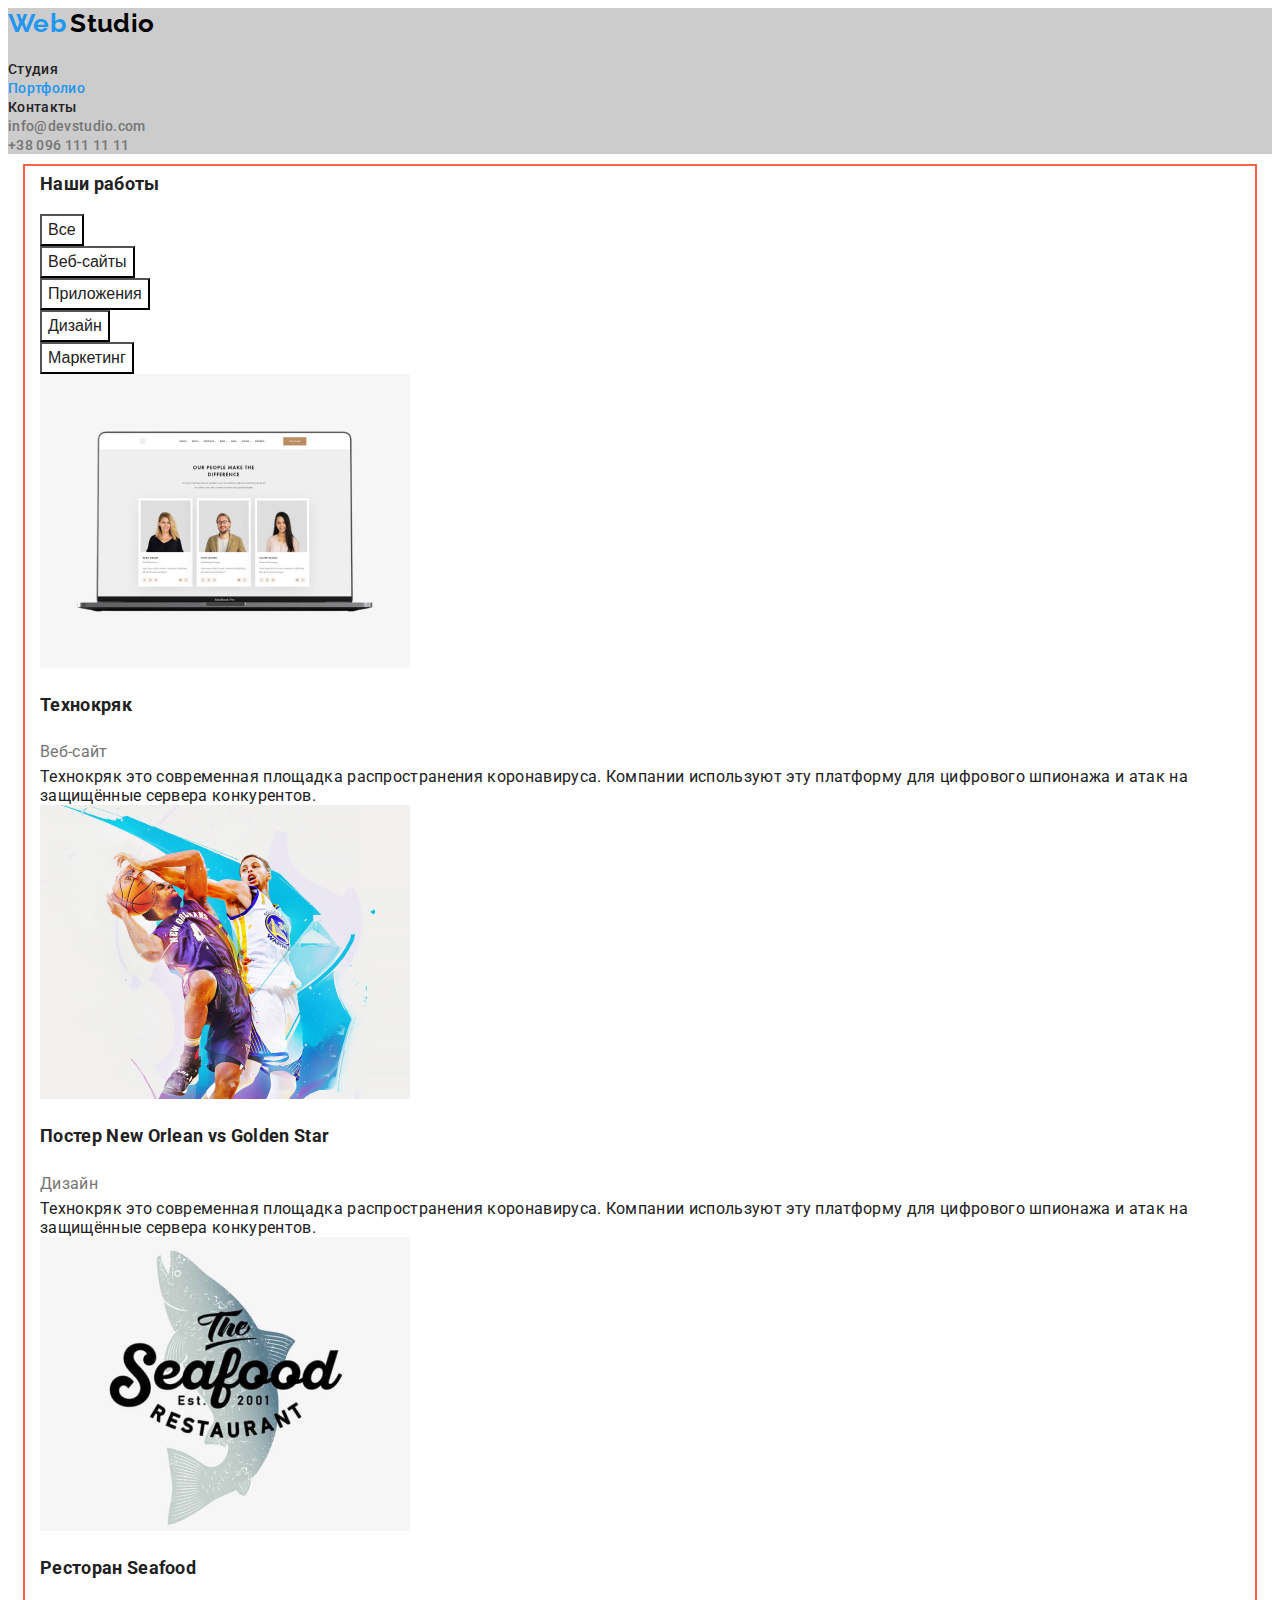
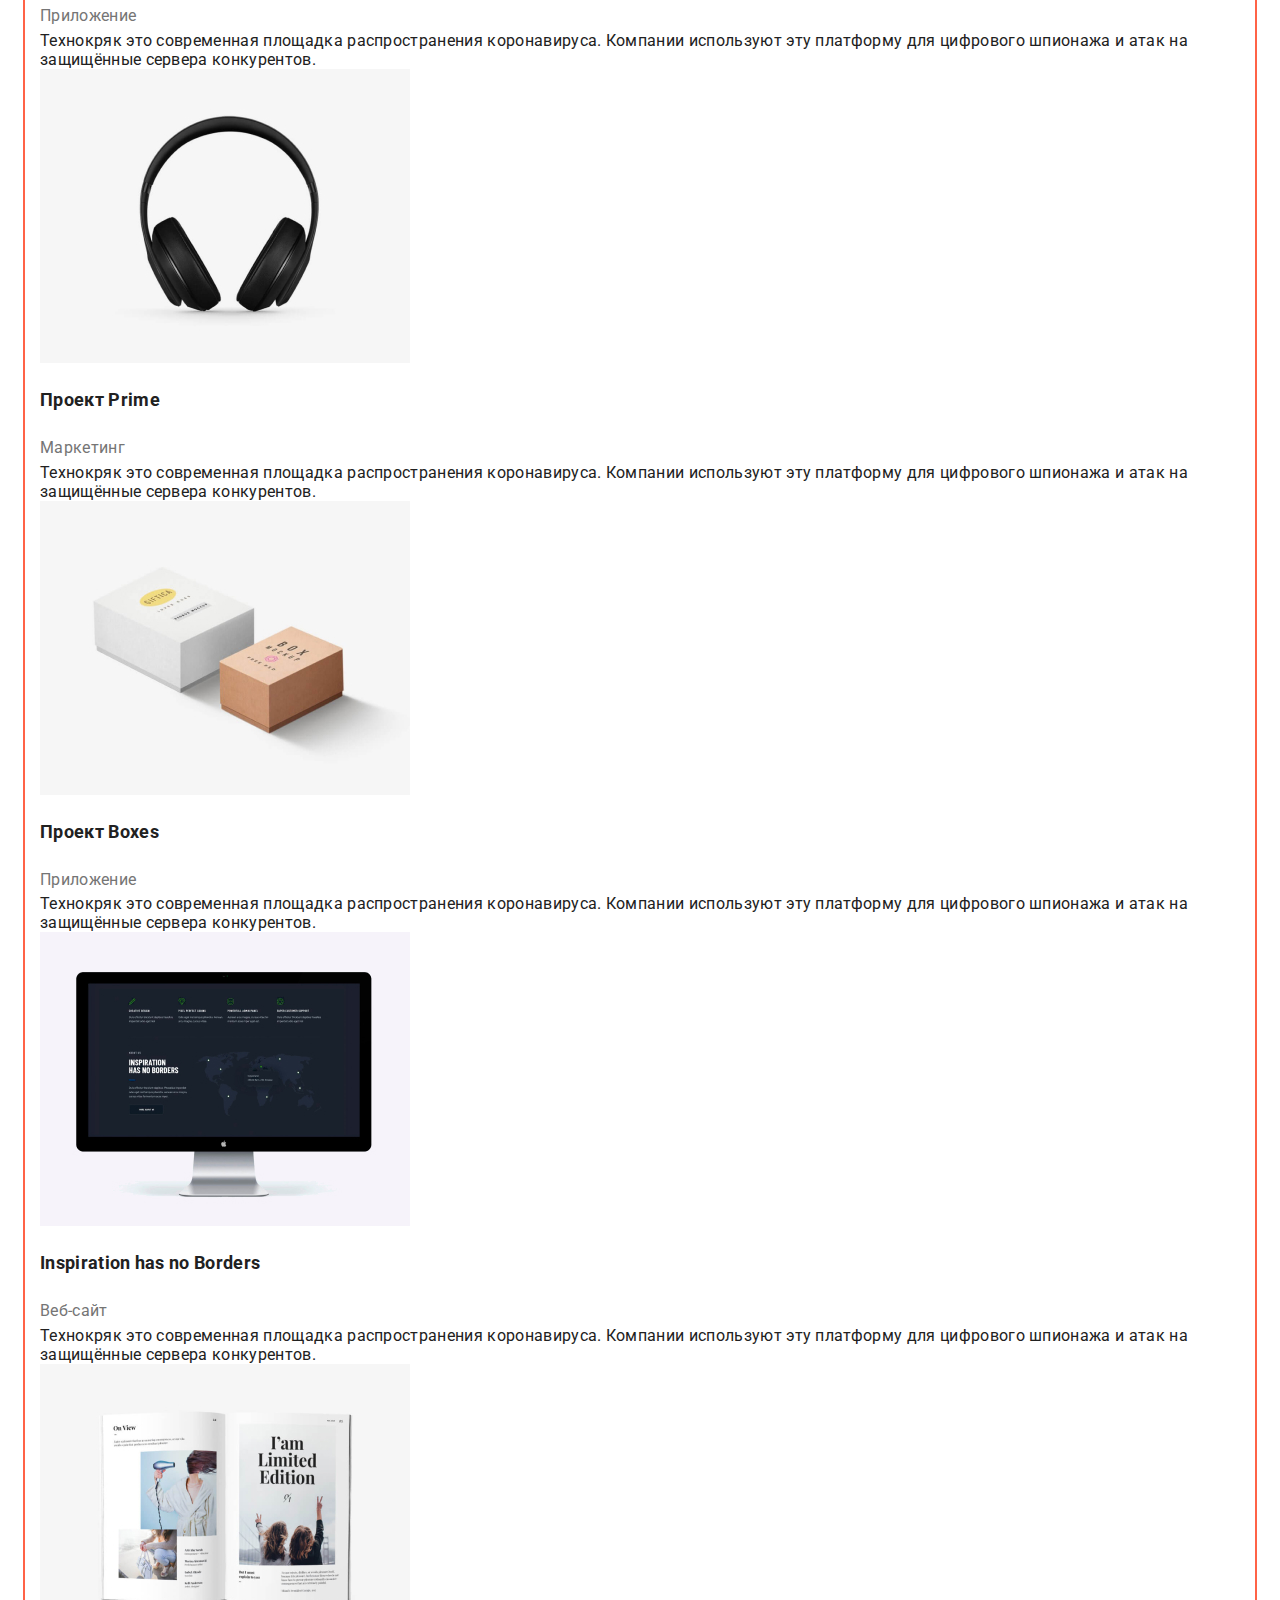
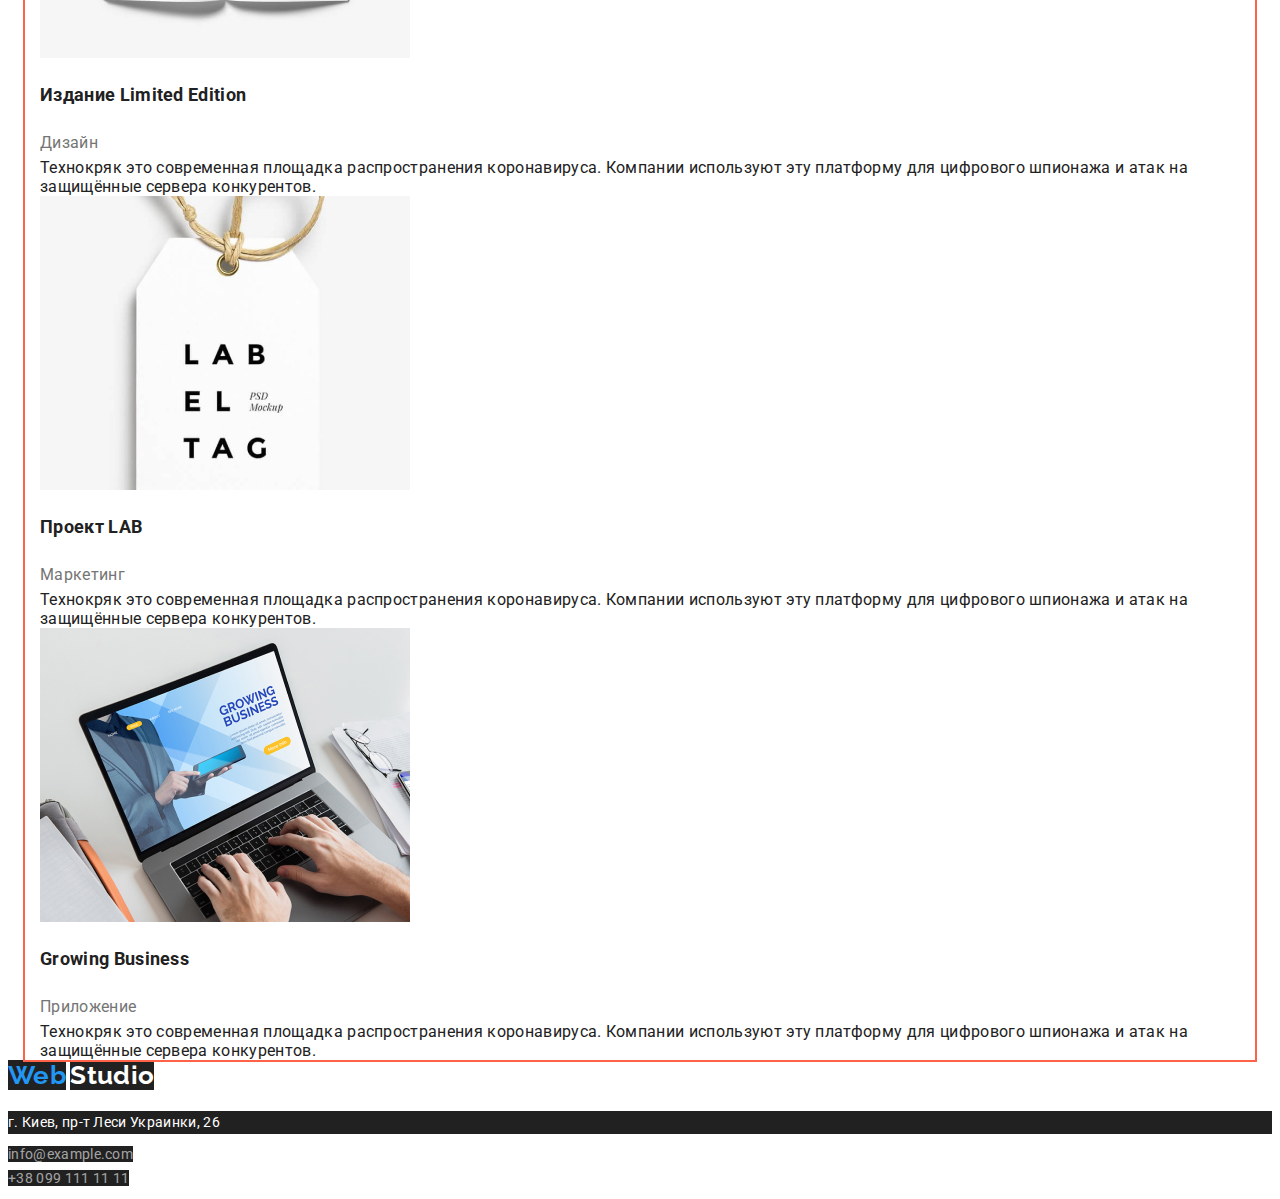
==== portfolio.html @ 110a25e8 "финал1" ====
<!DOCTYPE html>
<html lang="ru">

<head>
    <meta charset="UTF-8">
    <meta name="viewport" content="width=device-width, initial-scale=1.0">
    <title>Document</title>
    <link rel="preconnect" href="https://fonts.gstatic.com">
    <link href="https://fonts.googleapis.com/css2?family=Raleway:wght@700&family=Roboto:wght@400;500;700;900&display=swap"
        rel="stylesheet">
    <link rel="stylesheet" href="./scc/common.css">
    <link rel="stylesheet" href="./scc/portfolio.css">

</head>

<body class="page">
    <!--Шапка сайта-->
    <header class="head">
        <nav>
            <a href="./index.html" class="logo">
                <span class="accent-web">Web</span>
                <span class="accent-studio">Studio</span>
            </a>

            <ul class="site-nav">
                <li><a href="./index.html" class="link">Студия</a></li>
                <li><a href="./portfolio.html" class="link current">Портфолио</a></li>
                <li><a href="/" class="link">Контакты</a></li>
            </ul>
        </nav>

        <ul class="web-link">
            <li><a href="mailto:info@devstudio.com" class="link-mail">info@devstudio.com</a></li>
            <li><a href="tel:+380961111111" class="link-tel">+38 096 111 11 11</a></li>
        </ul>

    </header>
    
<main>
    <section class="section">
        <div class="container">
            <h1 class="section-title">Наши работы</h1>

            <ul class="filter-nav">
                <li><button type="button" class="nav">Все</button></li>
                <li><button type="button" class="nav">Веб-сайты</button></li>
                <li><button type="button" class="nav">Приложения</button></li>
                <li><button type="button" class="nav">Дизайн</button></li>
                <li><button type="button" class="nav">Маркетинг</button></li>
            </ul>
        
            <ul class="cart-list">
                <li>
                    <a href="/" class="link-cart">
                        <img src="images/cart1.jpg" alt="фотографии людей на экране ноутбука" width="370">
                        <h2 class="section-title">Технокряк</h2>
                        <p class="title">Веб-сайт</p>
                        <p class="style-hover">Технокряк это современная площадка распространения коронавируса. Компании используют эту
                            платформу для цифрового шпионажа и атак на защищённые сервера конкурентов.</p>
                    </a>
                </li>
                <li>
                    <a href="/" class="link-cart">
                        <img src="images/cart2.jpg" alt="два баскетболиста" width="370">
                        <h2 class="section-title">Постер New Orlean vs Golden Star</h2>
                        <p class="title">Дизайн</p>
                        <p class="style-hover">Технокряк это современная площадка распространения коронавируса. Компании используют эту
                            платформу для цифрового шпионажа и атак на защищённые сервера конкурентов.</p>
                    </a>
                </li>
                <li>
                    <a href="/" class="link-cart">
                        <img src="images/cart3.jpg" alt="логотип ресторана" width="370">
                        <h2 class="section-title">Ресторан Seafood</h2>
                        <p class="title">Приложение</p>
                        <p class="style-hover">Технокряк это современная площадка распространения коронавируса. Компании используют эту
                            платформу для цифрового шпионажа и атак на защищённые сервера конкурентов.</p>
                    </a>
                </li>
                <li>
                    <a href="/" class="link-cart">
                        <img src="images/cart4.jpg" alt="наушники" width="370">
                        <h2 class="section-title">Проект Prime</h2>
                        <p class="title">Маркетинг</p>
                        <p class="style-hover">Технокряк это современная площадка распространения коронавируса. Компании используют эту 
                            платформу для цифрового шпионажа и атак на защищённые сервера конкурентов.</p>
                    </a>
                </li>
                <li>
                    <a href="/" class="link-cart">
                        <img src="images/cart5.jpg" alt="две коробки" width="370">
                        <h2 class="section-title">Проект Boxes</h2>
                        <p class="title">Приложение</p>
                        <p class="style-hover">Технокряк это современная площадка распространения коронавируса. Компании используют эту 
                            платформу для цифрового шпионажа и атак на защищённые сервера конкурентов.</p>
                    </a>
                </li>
                <li>
                    <a href="/" class="link-cart">
                        <img src="images/cart6.jpg" alt="монитор компьютера" width="370">
                        <h2 class="section-title">Inspiration has no Borders</h2>
                        <p class="title">Веб-сайт</p>
                        <p class="style-hover">Технокряк это современная площадка распространения коронавируса. Компании используют эту 
                            платформу для цифрового шпионажа и атак на защищённые сервера конкурентов.</p>
                    </a>
                </li>
                <li>
                    <a href="/" class="link-cart">
                        <img src="images/cart7.jpg" alt="открытая книга" width="370">
                        <h2 class="section-title">Издание Limited Edition</h2>
                        <p class="title">Дизайн</p>
                        <p class="style-hover">Технокряк это современная площадка распространения коронавируса. Компании используют эту
                            платформу для цифрового шпионажа и атак на защищённые сервера конкурентов.</p>
                    </a>
                </li>
                <li>
                    <a href="/" class="link-cart">
                        <img src="images/cart8.jpg" alt="ярлык на нитке" width="370">
                        <h2 class="section-title">Проект LAB</h2>
                        <p class="title">Маркетинг</p>
                        <p class="style-hover">Технокряк это современная площадка распространения коронавируса. Компании используют эту
                            платформу для цифрового шпионажа и атак на защищённые сервера конкурентов.</p>
                    </a>
                </li>
                <li>
                    <a href="/" class="link-cart">
                        <img src="images/cart9.jpg" alt="человек работющий за ноутбуком" width="370">
                        <h2 class="section-title">Growing Business</h2>
                        <p class="title">Приложение</p>
                        <p class="style-hover">Технокряк это современная площадка распространения коронавируса. Компании используют эту
                            платформу для цифрового шпионажа и атак на защищённые сервера конкурентов.</p>
                    </a>
                </li>
            </ul>
        </div>
       
    </section>    
</main>
    <!--Подвал-->
    <footer>
        <a href="./index.html" class="logo">
            <span class="footer-web">Web</span>
            <span class="footer-studio">Studio</span>
        </a>
    
        <address class="address">
            г. Киев, пр-т Леси Украинки, 26
        </address>
    
        <address class="web-link">
            <a href="mailto:info@example.com" class="footer-mail">info@example.com</a><br />
            <a href="tel:+380991111111" class="footer-tel">+38 099 111 11 11</a>
        </address>
    </footer>
    </body>
    
    </html>
---- scc/common.css ----
:root {
  --primary-text-color: #212121;
  --title-text-color: #757575;
  --accent-color: #2196f3;
  --background-color: #ffffff;
}

.page {
  background-color: var(--background-color);

  font-family: Roboto, sans-serif;
  letter-spacing: 0.02em;
}

a {
  text-decoration: none;
}

li {
  list-style: none;
}

ul {
  padding: 0;
  margin: 0;
}

p{
  padding: 0;
  margin: 0;
}

/* Header */

.head {
  background-color: #cccccc;

}

.container {
  padding-left: 15px;
  padding-right: 15px;

  margin-left: auto;
  margin-right: auto;
  width: 1200px;
  outline: 2px solid tomato;

}

/* Logo */

.accent-web {
  color: var(--accent-color);
  font-family: Raleway, sans-serif;

  font-weight: 700;
  font-size: 26px;
  line-height: 1.19;
}

.accent-studio {
  color: #000000;
  font-family: Raleway, sans-serif;

  font-weight: 700;
  font-size: 26px;
  line-height: 1.19;
}

.accent-studio:hover {
  color: var(--accent-color);
}
/* site nav */
.site-nav a {
  color: var(--primary-text-color);

  font-weight: 500;
  font-size: 14px;
  line-height: 1.14;
}

.site-nav a:hover,
.site-nav a:focus {
  color: var(--accent-color);
}

.site-nav .link.current {
  color: var(--accent-color);
}

.web-link .link-mail {
  color: var(--title-text-color);

  font-weight: 500;
  font-size: 14px;
  line-height: 1.14;
}

.web-link .link-mail:hover,
.web-link .link-mail:focus {
  color: var(--accent-color);
}

.web-link .link-tel {
  color: var(--title-text-color);

  font-weight: 500;
  font-size: 14px;
  line-height: 1.14;
}

.web-link .link-tel:hover,
.web-link .link-tel:focus {
  color: var(--accent-color);
}

/* Footer */

.logo {
  display: inline-block;
  margin-bottom: 20px;
}

.footer-web {
  color: var(--accent-color);
  background-color: var(--primary-text-color);
  font-family: Raleway, sans-serif;

  font-weight: 700;
  font-size: 26px;
  line-height: 1.19;
}

.footer-studio {
  color: var(--background-color);
  background-color: var(--primary-text-color);
  font-family: Raleway, sans-serif;

  font-weight: 700;
  font-size: 26px;
  line-height: 1.19;
}

.footer-studio:hover {
  color: var(--accent-color);
}

.address {
  margin-bottom: 9px;

  color: var(--background-color);
  background-color: var(--primary-text-color);

  font-style: normal;
  font-weight: normal;
  font-size: 14px;
  line-height: 1.71;
}

.footer-mail {
  margin-bottom: 9px;

  color: rgba(255, 255, 255, 0.6);
  background-color: var(--primary-text-color);

  font-style: normal;
  font-weight: normal;
  font-size: 14px;
  line-height: 1.71;
}

.web-link .footer-mail:hover,
.web-link .footer-mail:focus {
  color: var(--accent-color);
}

.footer-tel {
  color: rgba(255, 255, 255, 0.6);
  background-color: var(--primary-text-color);

  font-style: normal;
  font-weight: normal;
  font-size: 14px;
  line-height: 1.71;
}

.web-link .footer-tel:hover,
.web-link .footer-tel:focus {
  color: var(--accent-color);
}
---- scc/portfolio.css ----
a {
  text-decoration: none;
}

li {
  list-style: none;
}

.filter-nav .nav {
  background-color: var(--background-color);
  color: var(--primary-text-color);

  font-weight: 500;
  font-size: 16px;
  line-height: 1.62;
}

.filter-nav .nav:hover,
.filter-nav .nav:focus {
  background-color: var(--accent-color);
  color: var(--background-color);
}

.section-title {
  color: var(--primary-text-color);

  font-weight: bold;
  font-size: 18px;
  line-height: 2;
}

.cart-list .title {
  color: var(--title-text-color);

  font-weight: normal;
  font-size: 16px;
  line-height: 1.87;
}

.cart-list .style-hover {
  color: var(--primary-text-color);
}
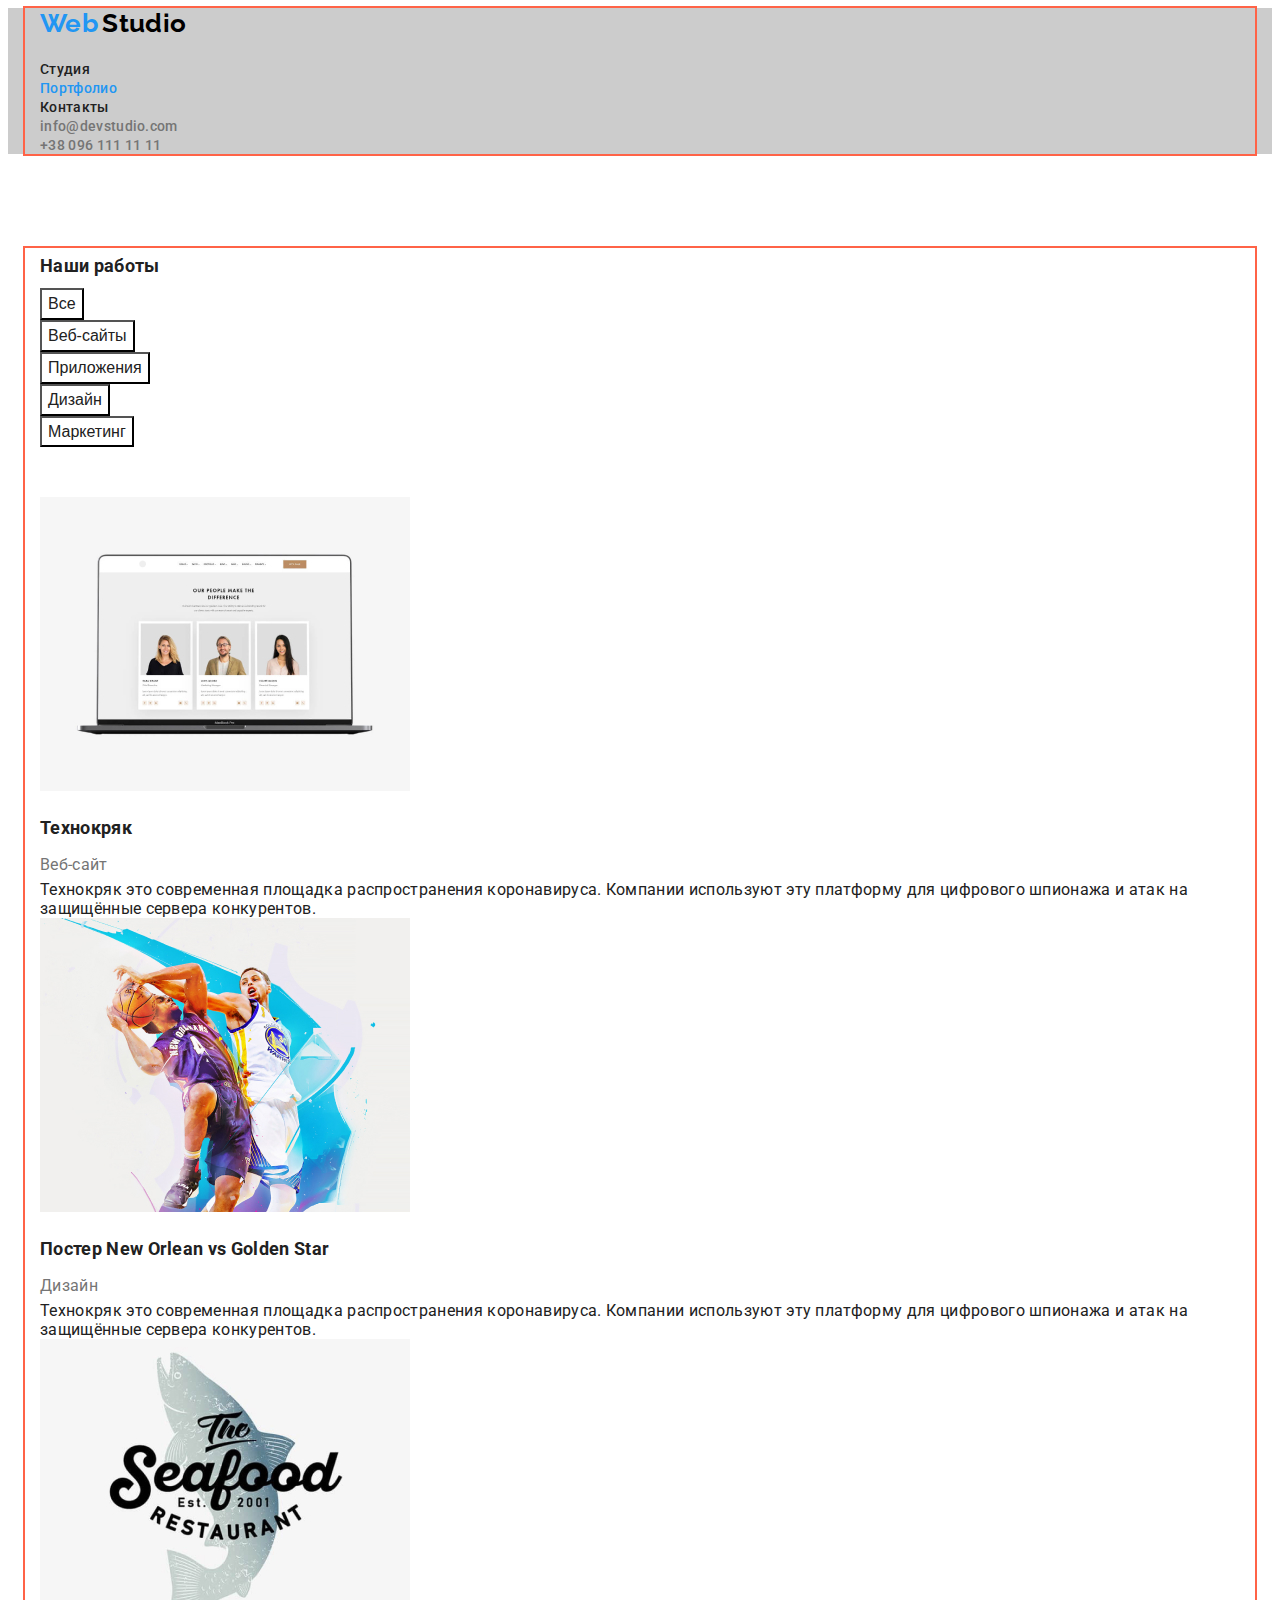
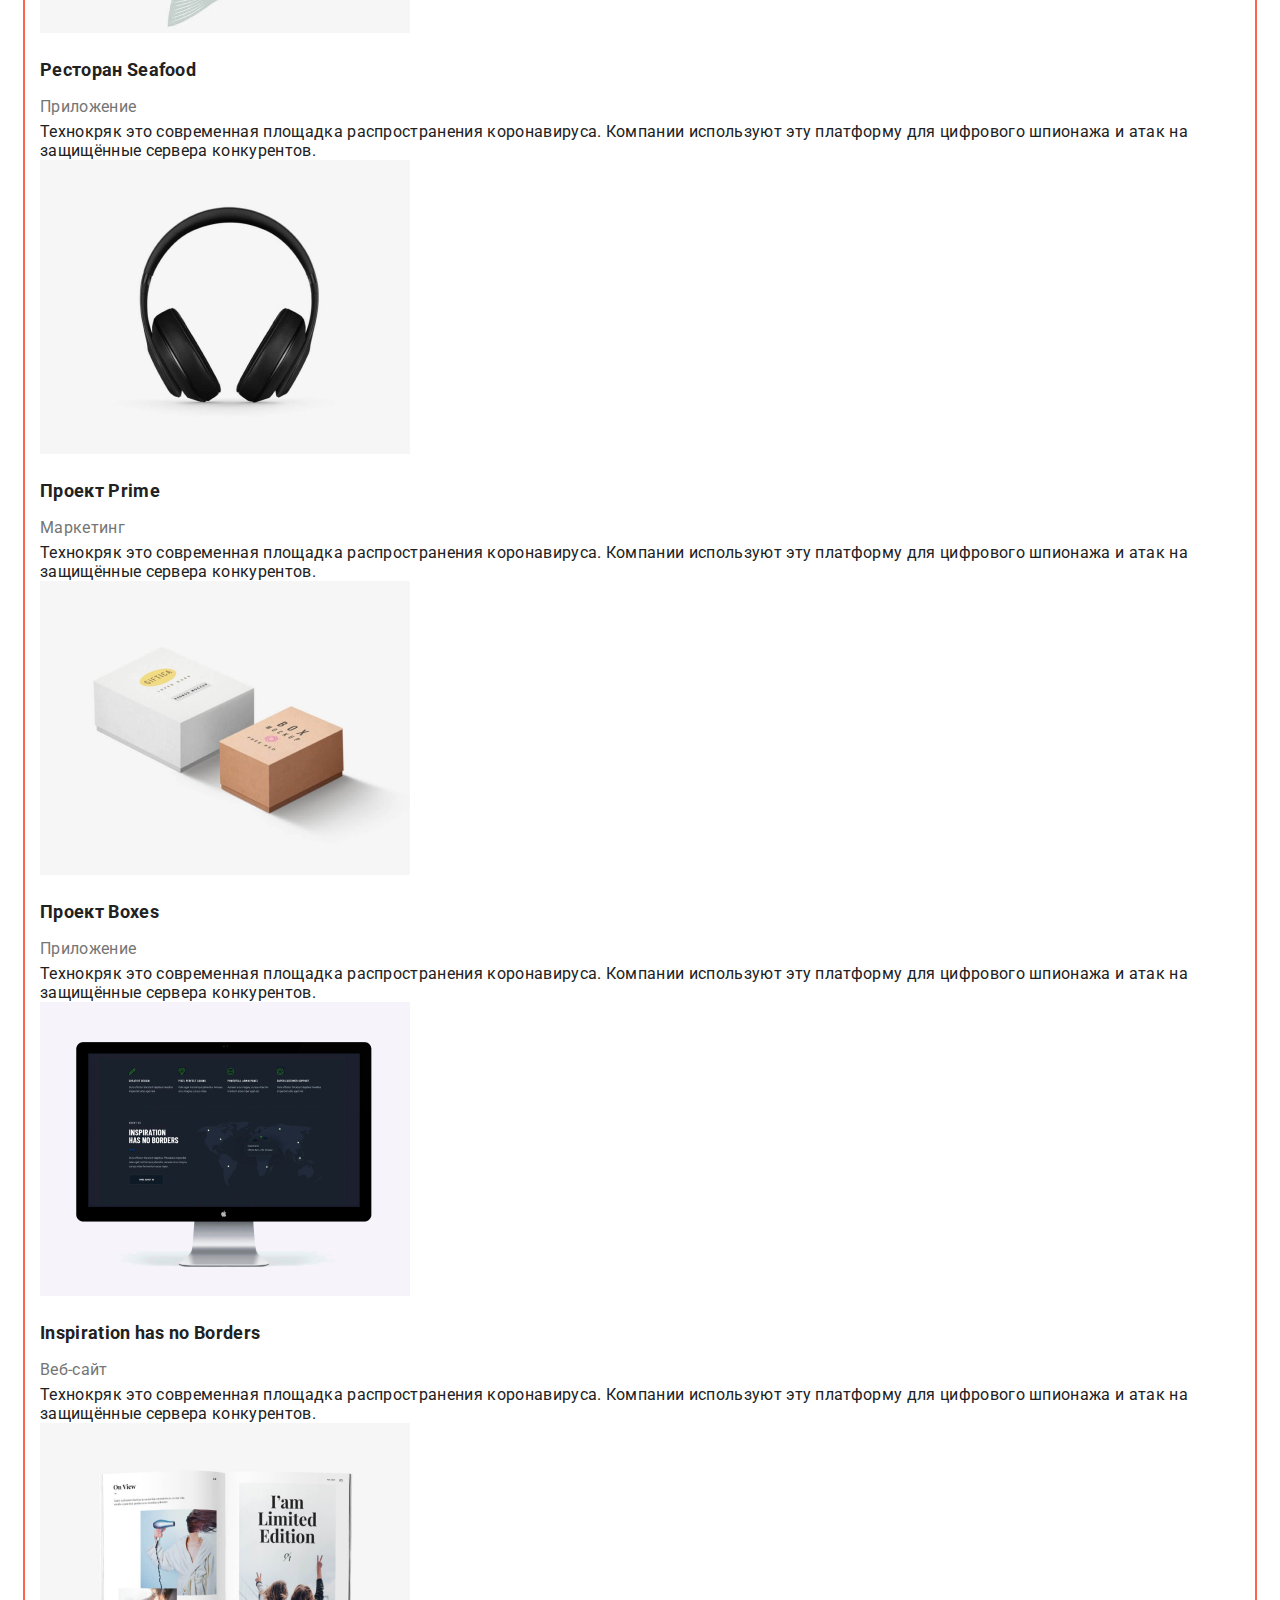
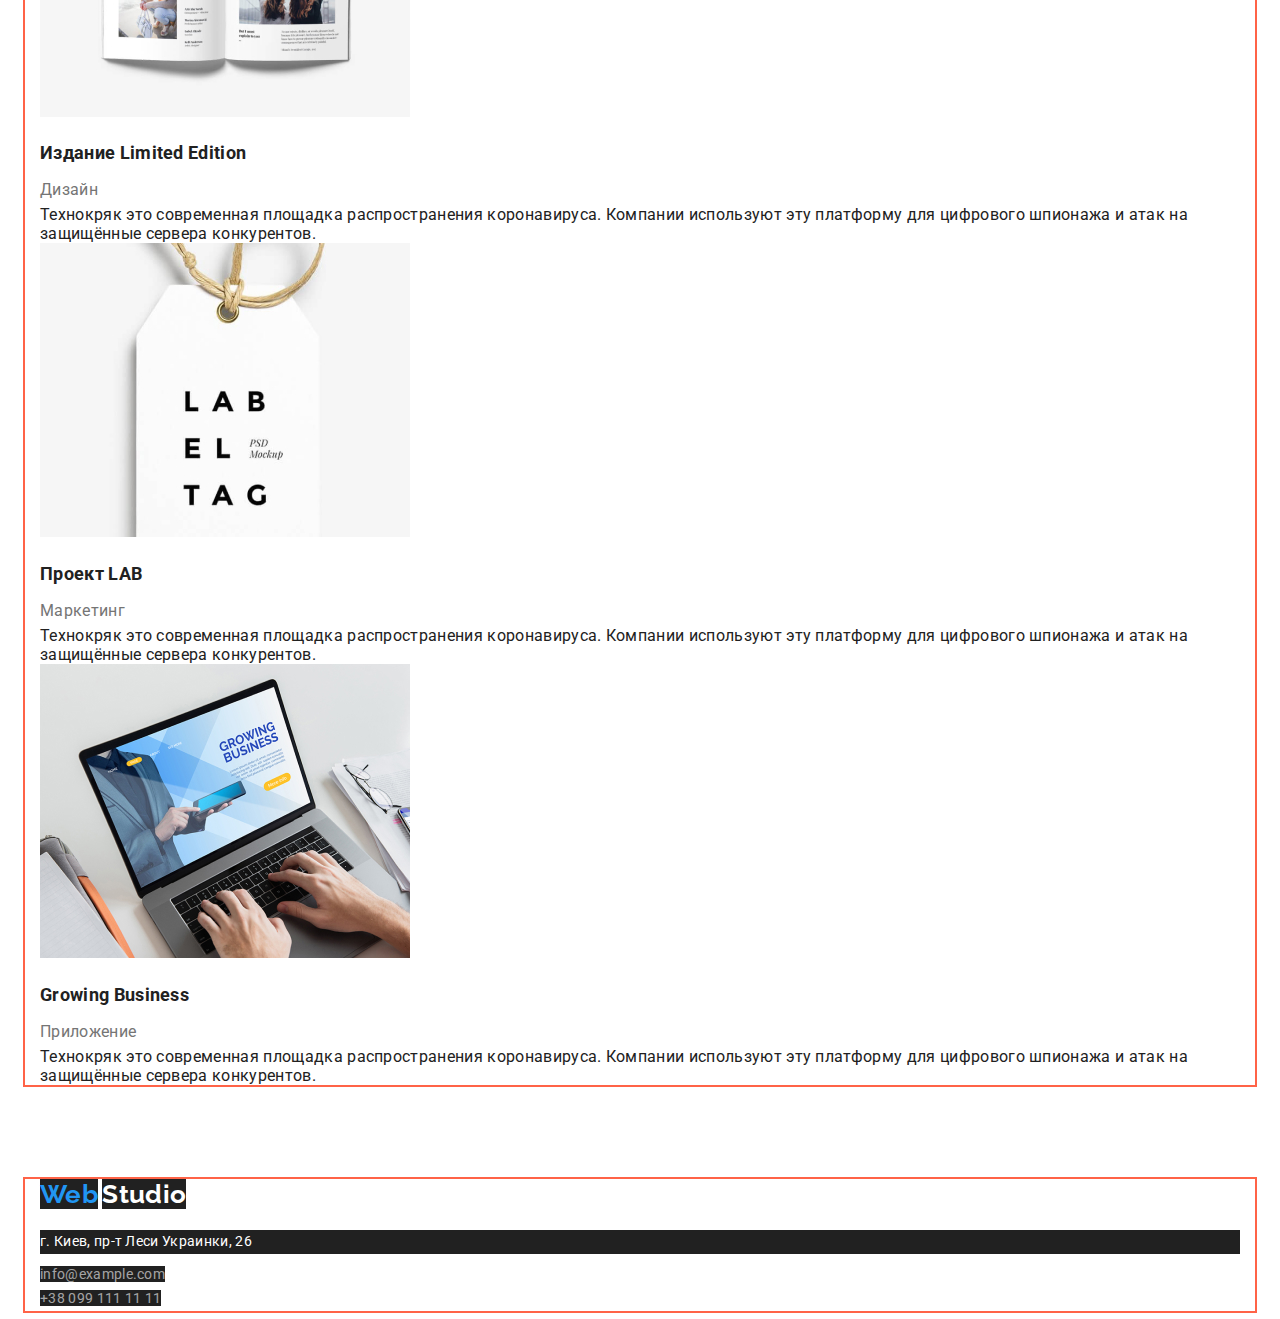
==== commit e91d5444: "финал2" ====
--- a/portfolio.html
+++ b/portfolio.html
@@ -16,23 +16,25 @@
 <body class="page">
     <!--Шапка сайта-->
     <header class="head">
-        <nav>
-            <a href="./index.html" class="logo">
-                <span class="accent-web">Web</span>
-                <span class="accent-studio">Studio</span>
-            </a>
-
-            <ul class="site-nav">
-                <li><a href="./index.html" class="link">Студия</a></li>
-                <li><a href="./portfolio.html" class="link current">Портфолио</a></li>
-                <li><a href="/" class="link">Контакты</a></li>
+        <div class="container">
+            <nav>
+                <a href="./index.html" class="logo">
+                    <span class="accent-web">Web</span>
+                    <span class="accent-studio">Studio</span>
+                </a>
+        
+                <ul class="site-nav">
+                    <li><a href="/" class="link">Студия</a></li>
+                    <li><a href="./portfolio.html" class="link current">Портфолио</a></li>
+                    <li><a href="/" class="link">Контакты</a></li>
+                </ul>
+            </nav>
+        
+            <ul class="web-link">
+                <li><a href="mailto:info@devstudio.com" class="link-mail">info@devstudio.com</a></li>
+                <li><a href="tel:+380961111111" class="link-tel">+38 096 111 11 11</a></li>
             </ul>
-        </nav>
-
-        <ul class="web-link">
-            <li><a href="mailto:info@devstudio.com" class="link-mail">info@devstudio.com</a></li>
-            <li><a href="tel:+380961111111" class="link-tel">+38 096 111 11 11</a></li>
-        </ul>
+        </div>
 
     </header>
     
@@ -137,21 +139,24 @@
     </section>    
 </main>
     <!--Подвал-->
-    <footer>
-        <a href="./index.html" class="logo">
-            <span class="footer-web">Web</span>
-            <span class="footer-studio">Studio</span>
-        </a>
+    <footer class="footer">
     
-        <address class="address">
-            г. Киев, пр-т Леси Украинки, 26
-        </address>
+        <div class="container">
+            <a href="./index.html" class="logo">
+                <span class="footer-web">Web</span>
+                <span class="footer-studio">Studio</span>
+            </a>
     
-        <address class="web-link">
-            <a href="mailto:info@example.com" class="footer-mail">info@example.com</a><br />
-            <a href="tel:+380991111111" class="footer-tel">+38 099 111 11 11</a>
-        </address>
+            <address class="address">
+                г. Киев, пр-т Леси Украинки, 26
+            </address>
+    
+            <address class="web-link">
+                <a href="mailto:info@example.com" class="footer-mail">info@example.com</a><br />
+                <a href="tel:+380991111111" class="footer-tel">+38 099 111 11 11</a>
+            </address>
+        </div>
     </footer>
-    </body>
+</body>
     
     </html>--- a/scc/portfolio.css
+++ b/scc/portfolio.css
@@ -4,6 +4,15 @@
 
 li {
   list-style: none;
+}
+
+.section {
+  margin-top: 94px;
+  margin-bottom: 94px;
+}
+
+.filter-nav {
+  margin-bottom: 50px;
 }
 
 .filter-nav .nav {
@@ -22,6 +31,8 @@
 }
 
 .section-title {
+  margin-bottom: 4px;
+
   color: var(--primary-text-color);
 
   font-weight: bold;
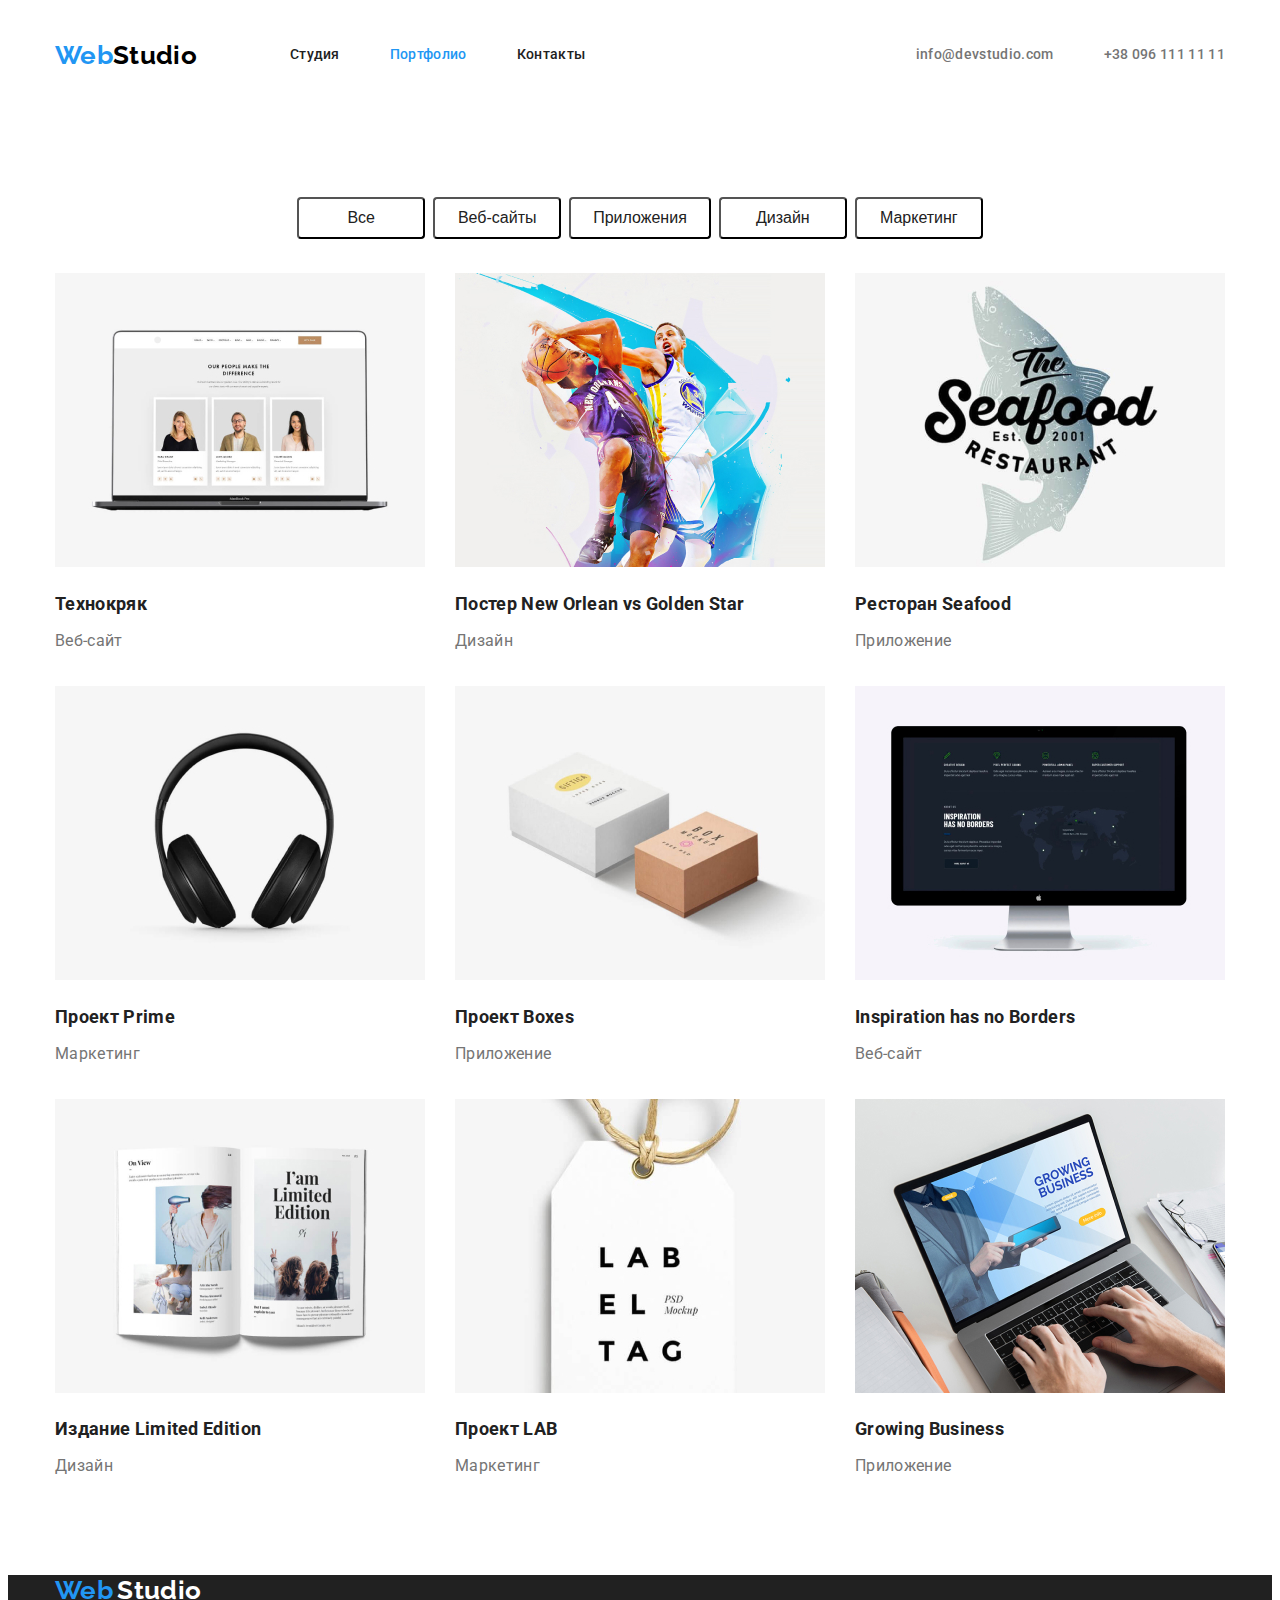
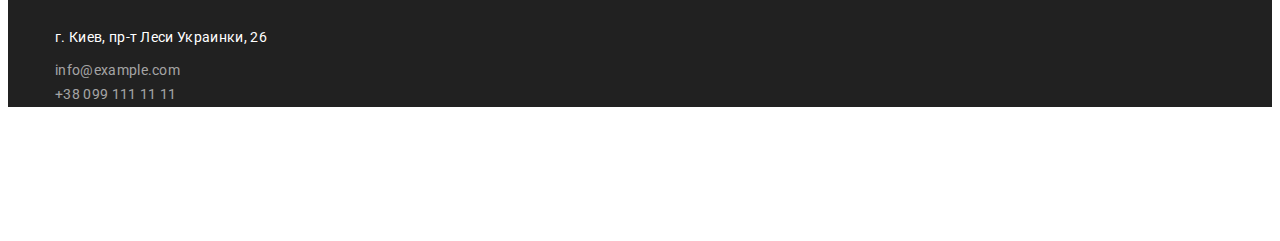
==== commit b5b0165c: "финал3" ====
--- a/portfolio.html
+++ b/portfolio.html
@@ -15,121 +15,122 @@
 
 <body class="page">
     <!--Шапка сайта-->
-    <header class="head">
-        <div class="container">
-            <nav>
-                <a href="./index.html" class="logo">
-                    <span class="accent-web">Web</span>
-                    <span class="accent-studio">Studio</span>
-                </a>
-        
-                <ul class="site-nav">
-                    <li><a href="/" class="link">Студия</a></li>
-                    <li><a href="./portfolio.html" class="link current">Портфолио</a></li>
-                    <li><a href="/" class="link">Контакты</a></li>
-                </ul>
-            </nav>
-        
-            <ul class="web-link">
-                <li><a href="mailto:info@devstudio.com" class="link-mail">info@devstudio.com</a></li>
-                <li><a href="tel:+380961111111" class="link-tel">+38 096 111 11 11</a></li>
+<header class="head">
+    <div class="container main-nav">
+        <nav class="nav-points">
+
+            <a href="./index.html" class="logo">
+                <span class="accent-web">Web</span>
+                <span class="accent-studio">Studio</span>
+            </a>
+
+            <ul class="site-nav">
+                <li class="item"><a href="/" class="link">Студия</a></li>
+                <li class="item"><a href="./portfolio.html" class="link current">Портфолио</a></li>
+                <li class="item"><a href="/" class="link">Контакты</a></li>
             </ul>
-        </div>
+        </nav>
 
-    </header>
+        <ul class="web-link">
+            <li class="item"><a href="mailto:info@devstudio.com" class="link-mail">info@devstudio.com</a></li>
+            <li class="item"><a href="tel:+380961111111" class="link-tel">+38 096 111 11 11</a></li>
+        </ul>
+    </div>
+
+</header>
     
 <main>
     <section class="section">
         <div class="container">
-            <h1 class="section-title">Наши работы</h1>
+            <h1 class="section-title visually-hidden">Наши работы</h1>
 
             <ul class="filter-nav">
-                <li><button type="button" class="nav">Все</button></li>
-                <li><button type="button" class="nav">Веб-сайты</button></li>
-                <li><button type="button" class="nav">Приложения</button></li>
-                <li><button type="button" class="nav">Дизайн</button></li>
-                <li><button type="button" class="nav">Маркетинг</button></li>
+                <li class="item"><button type="button" class="nav">Все</button></li>
+                <li class="item"><button type="button" class="nav">Веб-сайты</button></li>
+                <li class="item"><button type="button" class="nav">Приложения</button></li>
+                <li class="item"><button type="button" class="nav">Дизайн</button></li>
+                <li class="item"><button type="button" class="nav">Маркетинг</button></li>
             </ul>
         
             <ul class="cart-list">
-                <li>
+                <li class="item">
                     <a href="/" class="link-cart">
                         <img src="images/cart1.jpg" alt="фотографии людей на экране ноутбука" width="370">
                         <h2 class="section-title">Технокряк</h2>
                         <p class="title">Веб-сайт</p>
-                        <p class="style-hover">Технокряк это современная площадка распространения коронавируса. Компании используют эту
+                        <p class="style-hover visually-hidden">Технокряк это современная площадка распространения коронавируса. Компании используют эту
                             платформу для цифрового шпионажа и атак на защищённые сервера конкурентов.</p>
                     </a>
                 </li>
-                <li>
+                <li class="item">
                     <a href="/" class="link-cart">
                         <img src="images/cart2.jpg" alt="два баскетболиста" width="370">
                         <h2 class="section-title">Постер New Orlean vs Golden Star</h2>
                         <p class="title">Дизайн</p>
-                        <p class="style-hover">Технокряк это современная площадка распространения коронавируса. Компании используют эту
+                        <p class="style-hover visually-hidden">Технокряк это современная площадка распространения коронавируса. Компании используют эту
                             платформу для цифрового шпионажа и атак на защищённые сервера конкурентов.</p>
                     </a>
                 </li>
-                <li>
+                <li class="item">
                     <a href="/" class="link-cart">
                         <img src="images/cart3.jpg" alt="логотип ресторана" width="370">
                         <h2 class="section-title">Ресторан Seafood</h2>
                         <p class="title">Приложение</p>
-                        <p class="style-hover">Технокряк это современная площадка распространения коронавируса. Компании используют эту
+                        <p class="style-hover visually-hidden">Технокряк это современная площадка распространения коронавируса. Компании используют эту
                             платформу для цифрового шпионажа и атак на защищённые сервера конкурентов.</p>
                     </a>
                 </li>
-                <li>
+                <li class="item">
                     <a href="/" class="link-cart">
                         <img src="images/cart4.jpg" alt="наушники" width="370">
                         <h2 class="section-title">Проект Prime</h2>
                         <p class="title">Маркетинг</p>
-                        <p class="style-hover">Технокряк это современная площадка распространения коронавируса. Компании используют эту 
+                        <p class="style-hover visually-hidden">Технокряк это современная площадка распространения коронавируса. Компании используют эту 
                             платформу для цифрового шпионажа и атак на защищённые сервера конкурентов.</p>
                     </a>
                 </li>
-                <li>
+                <li class="item">
                     <a href="/" class="link-cart">
                         <img src="images/cart5.jpg" alt="две коробки" width="370">
                         <h2 class="section-title">Проект Boxes</h2>
                         <p class="title">Приложение</p>
-                        <p class="style-hover">Технокряк это современная площадка распространения коронавируса. Компании используют эту 
+                        <p class="style-hover visually-hidden">Технокряк это современная площадка распространения коронавируса. Компании используют эту 
                             платформу для цифрового шпионажа и атак на защищённые сервера конкурентов.</p>
                     </a>
                 </li>
-                <li>
+                <li class="item">
                     <a href="/" class="link-cart">
                         <img src="images/cart6.jpg" alt="монитор компьютера" width="370">
                         <h2 class="section-title">Inspiration has no Borders</h2>
                         <p class="title">Веб-сайт</p>
-                        <p class="style-hover">Технокряк это современная площадка распространения коронавируса. Компании используют эту 
+                        <p class="style-hover visually-hidden">Технокряк это современная площадка распространения коронавируса. Компании используют эту 
                             платформу для цифрового шпионажа и атак на защищённые сервера конкурентов.</p>
                     </a>
                 </li>
-                <li>
+                <li class="item">
                     <a href="/" class="link-cart">
                         <img src="images/cart7.jpg" alt="открытая книга" width="370">
                         <h2 class="section-title">Издание Limited Edition</h2>
                         <p class="title">Дизайн</p>
-                        <p class="style-hover">Технокряк это современная площадка распространения коронавируса. Компании используют эту
+                        <p class="style-hover visually-hidden">Технокряк это современная площадка распространения коронавируса. Компании используют эту
                             платформу для цифрового шпионажа и атак на защищённые сервера конкурентов.</p>
                     </a>
                 </li>
-                <li>
+                <li class="item">
                     <a href="/" class="link-cart">
                         <img src="images/cart8.jpg" alt="ярлык на нитке" width="370">
                         <h2 class="section-title">Проект LAB</h2>
                         <p class="title">Маркетинг</p>
-                        <p class="style-hover">Технокряк это современная площадка распространения коронавируса. Компании используют эту
+                        <p class="style-hover visually-hidden">Технокряк это современная площадка распространения коронавируса. Компании используют эту
                             платформу для цифрового шпионажа и атак на защищённые сервера конкурентов.</p>
                     </a>
                 </li>
-                <li>
+                <li class="item">
                     <a href="/" class="link-cart">
                         <img src="images/cart9.jpg" alt="человек работющий за ноутбуком" width="370">
                         <h2 class="section-title">Growing Business</h2>
                         <p class="title">Приложение</p>
-                        <p class="style-hover">Технокряк это современная площадка распространения коронавируса. Компании используют эту
+                        <p class="style-hover visually-hidden">Технокряк это современная площадка распространения коронавируса. Компании используют эту
                             платформу для цифрового шпионажа и атак на защищённые сервера конкурентов.</p>
                     </a>
                 </li>
@@ -142,7 +143,7 @@
     <footer class="footer">
     
         <div class="container">
-            <a href="./index.html" class="logo">
+            <a href="./index.html" class="footer-logo">
                 <span class="footer-web">Web</span>
                 <span class="footer-studio">Studio</span>
             </a>
@@ -151,12 +152,12 @@
                 г. Киев, пр-т Леси Украинки, 26
             </address>
     
-            <address class="web-link">
+            <address class="footer-link">
                 <a href="mailto:info@example.com" class="footer-mail">info@example.com</a><br />
                 <a href="tel:+380991111111" class="footer-tel">+38 099 111 11 11</a>
             </address>
         </div>
     </footer>
-</body>
+    </body>
     
     </html>--- a/scc/common.css
+++ b/scc/common.css
@@ -1,3 +1,12 @@
+html {
+  box-sizing: border-box;
+}
+
+*,
+*::before {
+  box-sizing: border-box;
+}
+
 :root {
   --primary-text-color: #212121;
   --title-text-color: #757575;
@@ -25,17 +34,32 @@
   margin: 0;
 }
 
-p{
+p {
   padding: 0;
   margin: 0;
 }
 
+/* утилита спрятать */
+.visually-hidden {
+  position: absolute;
+  clip: rect(0 0 0 0);
+  width: 1px;
+  height: 1px;
+  margin: -1px;
+}
+
+/* main-nav */
+
+.main-nav {
+  display: flex;
+  align-items: center;
+}
+
 /* Header */
 
-.head {
+/* .head {
   background-color: #cccccc;
-
-}
+} */
 
 .container {
   padding-left: 15px;
@@ -44,11 +68,20 @@
   margin-left: auto;
   margin-right: auto;
   width: 1200px;
-  outline: 2px solid tomato;
-
+  /* outline: 2px solid tomato; */
 }
 
 /* Logo */
+
+.logo {
+  display: block;
+  padding-top: 32px;
+  padding-bottom: 32px;
+}
+
+.logo {
+  display: flex;
+}
 
 .accent-web {
   color: var(--accent-color);
@@ -71,8 +104,31 @@
 .accent-studio:hover {
   color: var(--accent-color);
 }
+
 /* site nav */
+
+.nav-points {
+  display: flex;
+}
+
+.site-nav {
+  display: flex;
+  margin-left: 93px;
+  align-items: center;
+}
+
+/* .site-nav .item {
+  background-color: tomato;
+} */
+
+.site-nav .item + .item {
+  margin-left: 50px;
+}
 .site-nav a {
+  display: block;
+  padding-top: 32px;
+  padding-bottom: 32px;
+
   color: var(--primary-text-color);
 
   font-weight: 500;
@@ -89,6 +145,21 @@
   color: var(--accent-color);
 }
 
+.web-link {
+  display: flex;
+  margin-left: auto;
+}
+
+.web-link .item + .item {
+  margin-left: 50px;
+}
+
+.web-link a {
+  display: block;
+  padding-top: 32px;
+  padding-bottom: 32px;
+}
+
 .web-link .link-mail {
   color: var(--title-text-color);
 
@@ -117,14 +188,17 @@
 
 /* Footer */
 
-.logo {
+.footer {
+  background-color: var(--primary-text-color);
+}
+
+.footer-logo {
   display: inline-block;
   margin-bottom: 20px;
 }
 
 .footer-web {
   color: var(--accent-color);
-  background-color: var(--primary-text-color);
   font-family: Raleway, sans-serif;
 
   font-weight: 700;
@@ -134,7 +208,6 @@
 
 .footer-studio {
   color: var(--background-color);
-  background-color: var(--primary-text-color);
   font-family: Raleway, sans-serif;
 
   font-weight: 700;
@@ -150,7 +223,6 @@
   margin-bottom: 9px;
 
   color: var(--background-color);
-  background-color: var(--primary-text-color);
 
   font-style: normal;
   font-weight: normal;
@@ -162,7 +234,6 @@
   margin-bottom: 9px;
 
   color: rgba(255, 255, 255, 0.6);
-  background-color: var(--primary-text-color);
 
   font-style: normal;
   font-weight: normal;
@@ -170,14 +241,13 @@
   line-height: 1.71;
 }
 
-.web-link .footer-mail:hover,
-.web-link .footer-mail:focus {
+.footer-link .footer-mail:hover,
+.footer-link .footer-mail:focus {
   color: var(--accent-color);
 }
 
 .footer-tel {
   color: rgba(255, 255, 255, 0.6);
-  background-color: var(--primary-text-color);
 
   font-style: normal;
   font-weight: normal;
@@ -185,8 +255,7 @@
   line-height: 1.71;
 }
 
-.web-link .footer-tel:hover,
-.web-link .footer-tel:focus {
-  color: var(--accent-color);
-}
-
+.footer-link .footer-tel:hover,
+.footer-link .footer-tel:focus {
+  color: var(--accent-color);
+}
--- a/scc/portfolio.css
+++ b/scc/portfolio.css
@@ -12,10 +12,25 @@
 }
 
 .filter-nav {
-  margin-bottom: 50px;
+  display: flex;
+  justify-content: center;
+}
+
+.nav {
+  cursor: pointer;
+}
+
+.filter-nav .item + .item {
+  margin-left: 8px;
 }
 
 .filter-nav .nav {
+  display: inline-block;
+  border-radius: 4px;
+  padding: 6px 22px;
+  min-width: 128px;
+  margin-bottom: 34px;
+
   background-color: var(--background-color);
   color: var(--primary-text-color);
 
@@ -28,6 +43,29 @@
 .filter-nav .nav:focus {
   background-color: var(--accent-color);
   color: var(--background-color);
+}
+
+/* Карточки */
+
+.cart-list {
+  display: flex;
+  flex-wrap: wrap;
+}
+
+.cart-list > .item {
+  width: 370px;
+  margin-right: 30px;
+  margin-bottom: 30px;
+
+  /* background-color: #ccc; */
+}
+
+.cart-list > .item:nth-child(3n) {
+  margin-right: 0;
+}
+
+.cart-list > .item:nth-last-child(-n + 3) {
+  margin-bottom: 0;
 }
 
 .section-title {
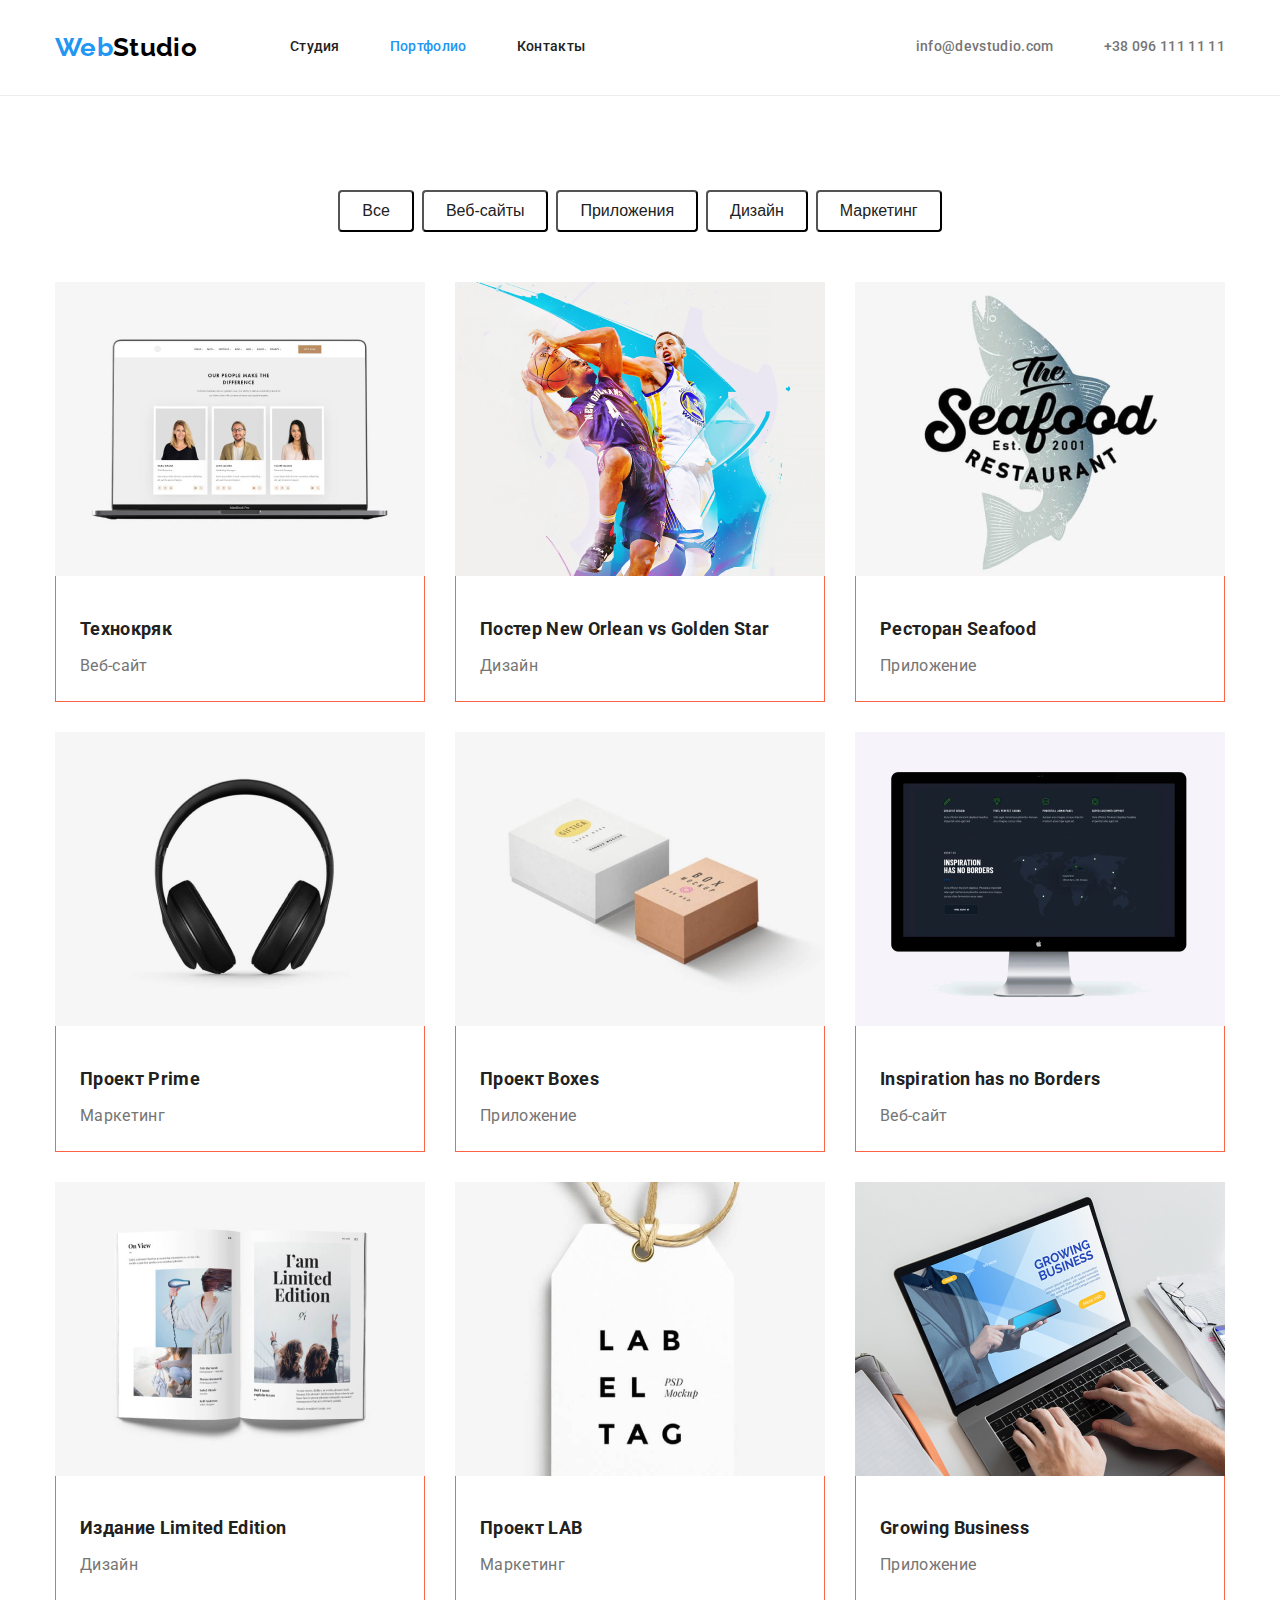
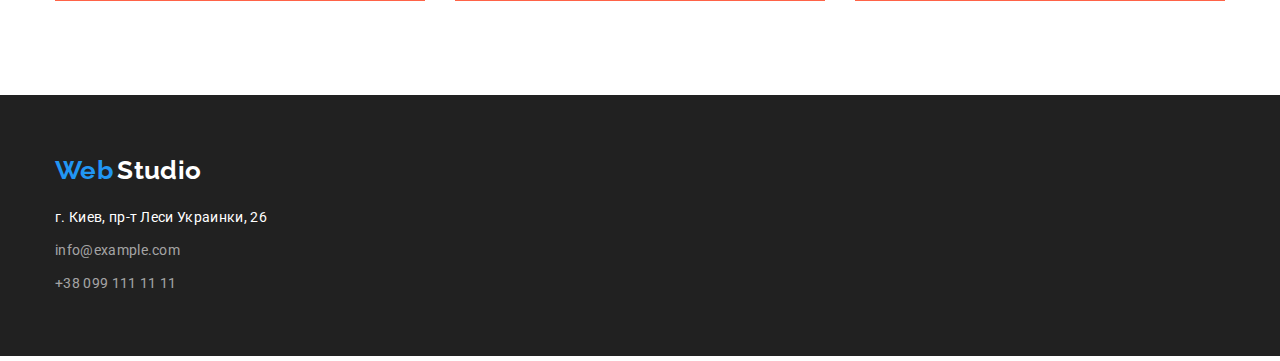
==== commit 0969e12d: "финал4" ====
--- a/portfolio.html
+++ b/portfolio.html
@@ -25,7 +25,7 @@
             </a>
 
             <ul class="site-nav">
-                <li class="item"><a href="/" class="link">Студия</a></li>
+                <li class="item"><a href="./index.html" class="link">Студия</a></li>
                 <li class="item"><a href="./portfolio.html" class="link current">Портфолио</a></li>
                 <li class="item"><a href="/" class="link">Контакты</a></li>
             </ul>
@@ -55,82 +55,100 @@
             <ul class="cart-list">
                 <li class="item">
                     <a href="/" class="link-cart">
-                        <img src="images/cart1.jpg" alt="фотографии людей на экране ноутбука" width="370">
-                        <h2 class="section-title">Технокряк</h2>
-                        <p class="title">Веб-сайт</p>
-                        <p class="style-hover visually-hidden">Технокряк это современная площадка распространения коронавируса. Компании используют эту
+                        <img class="card-image" src="images/cart1.jpg" alt="фотографии людей на экране ноутбука">
+                            <div class="heading-title">
+                                <h2 class="section-title">Технокряк</h2>
+                                <p class="title">Веб-сайт</p>
+                            </div>                                                    
+                                <p class="style-hover visually-hidden">Технокряк это современная площадка распространения коронавируса. Компании используют эту
                             платформу для цифрового шпионажа и атак на защищённые сервера конкурентов.</p>
                     </a>
                 </li>
                 <li class="item">
                     <a href="/" class="link-cart">
-                        <img src="images/cart2.jpg" alt="два баскетболиста" width="370">
-                        <h2 class="section-title">Постер New Orlean vs Golden Star</h2>
-                        <p class="title">Дизайн</p>
-                        <p class="style-hover visually-hidden">Технокряк это современная площадка распространения коронавируса. Компании используют эту
+                        <img class="card-image" src="images/cart2.jpg" alt="два баскетболиста">
+                            <div class="heading-title">
+                                <h2 class="section-title">Постер New Orlean vs Golden Star</h2>
+                                <p class="title">Дизайн</p>
+                            </div>
+                                <p class="style-hover visually-hidden">Технокряк это современная площадка распространения коронавируса. Компании используют эту
                             платформу для цифрового шпионажа и атак на защищённые сервера конкурентов.</p>
                     </a>
                 </li>
                 <li class="item">
                     <a href="/" class="link-cart">
-                        <img src="images/cart3.jpg" alt="логотип ресторана" width="370">
-                        <h2 class="section-title">Ресторан Seafood</h2>
-                        <p class="title">Приложение</p>
-                        <p class="style-hover visually-hidden">Технокряк это современная площадка распространения коронавируса. Компании используют эту
+                        <img class="card-image" src="images/cart3.jpg" alt="логотип ресторана">
+                            <div class="heading-title">
+                                <h2 class="section-title">Ресторан Seafood</h2>
+                                <p class="title">Приложение</p>
+                            </div>
+                                <p class="style-hover visually-hidden">Технокряк это современная площадка распространения коронавируса. Компании используют эту
                             платформу для цифрового шпионажа и атак на защищённые сервера конкурентов.</p>
                     </a>
                 </li>
                 <li class="item">
                     <a href="/" class="link-cart">
-                        <img src="images/cart4.jpg" alt="наушники" width="370">
-                        <h2 class="section-title">Проект Prime</h2>
-                        <p class="title">Маркетинг</p>
-                        <p class="style-hover visually-hidden">Технокряк это современная площадка распространения коронавируса. Компании используют эту 
+                        <img class="card-image" src="images/cart4.jpg" alt="наушники">
+                            <div class="heading-title">
+                                 <h2 class="section-title">Проект Prime</h2>
+                                <p class="title">Маркетинг</p>
+                            </div>
+                                <p class="style-hover visually-hidden">Технокряк это современная площадка распространения коронавируса. Компании используют эту 
                             платформу для цифрового шпионажа и атак на защищённые сервера конкурентов.</p>
                     </a>
                 </li>
                 <li class="item">
                     <a href="/" class="link-cart">
-                        <img src="images/cart5.jpg" alt="две коробки" width="370">
-                        <h2 class="section-title">Проект Boxes</h2>
-                        <p class="title">Приложение</p>
-                        <p class="style-hover visually-hidden">Технокряк это современная площадка распространения коронавируса. Компании используют эту 
+                        <img class="card-image" src="images/cart5.jpg" alt="две коробки">
+                            <div class="heading-title">
+                                <h2 class="section-title">Проект Boxes</h2>
+                                <p class="title">Приложение</p>
+                            </div>
+                                <p class="style-hover visually-hidden">Технокряк это современная площадка распространения коронавируса. Компании используют эту 
                             платформу для цифрового шпионажа и атак на защищённые сервера конкурентов.</p>
                     </a>
                 </li>
                 <li class="item">
                     <a href="/" class="link-cart">
-                        <img src="images/cart6.jpg" alt="монитор компьютера" width="370">
-                        <h2 class="section-title">Inspiration has no Borders</h2>
-                        <p class="title">Веб-сайт</p>
-                        <p class="style-hover visually-hidden">Технокряк это современная площадка распространения коронавируса. Компании используют эту 
+                        <img class="card-image" src="images/cart6.jpg" alt="монитор компьютера">
+                            <div class="heading-title">
+                                <h2 class="section-title">Inspiration has no Borders</h2>
+                                <p class="title">Веб-сайт</p>
+                            </div>
+                                <p class="style-hover visually-hidden">Технокряк это современная площадка распространения коронавируса. Компании используют эту 
                             платформу для цифрового шпионажа и атак на защищённые сервера конкурентов.</p>
                     </a>
                 </li>
                 <li class="item">
                     <a href="/" class="link-cart">
-                        <img src="images/cart7.jpg" alt="открытая книга" width="370">
-                        <h2 class="section-title">Издание Limited Edition</h2>
-                        <p class="title">Дизайн</p>
-                        <p class="style-hover visually-hidden">Технокряк это современная площадка распространения коронавируса. Компании используют эту
+                        <img class="card-image" src="images/cart7.jpg" alt="открытая книга">
+                            <div class="heading-title">
+                                <h2 class="section-title">Издание Limited Edition</h2>
+                                <p class="title">Дизайн</p>
+                            </div>
+                                <p class="style-hover visually-hidden">Технокряк это современная площадка распространения коронавируса. Компании используют эту
                             платформу для цифрового шпионажа и атак на защищённые сервера конкурентов.</p>
                     </a>
                 </li>
                 <li class="item">
                     <a href="/" class="link-cart">
-                        <img src="images/cart8.jpg" alt="ярлык на нитке" width="370">
-                        <h2 class="section-title">Проект LAB</h2>
-                        <p class="title">Маркетинг</p>
-                        <p class="style-hover visually-hidden">Технокряк это современная площадка распространения коронавируса. Компании используют эту
+                        <img class="card-image" src="images/cart8.jpg" alt="ярлык на нитке">
+                            <div class="heading-title">
+                                <h2 class="section-title">Проект LAB</h2>
+                                <p class="title">Маркетинг</p>
+                            </div>
+                                <p class="style-hover visually-hidden">Технокряк это современная площадка распространения коронавируса. Компании используют эту
                             платформу для цифрового шпионажа и атак на защищённые сервера конкурентов.</p>
                     </a>
                 </li>
                 <li class="item">
                     <a href="/" class="link-cart">
-                        <img src="images/cart9.jpg" alt="человек работющий за ноутбуком" width="370">
-                        <h2 class="section-title">Growing Business</h2>
-                        <p class="title">Приложение</p>
-                        <p class="style-hover visually-hidden">Технокряк это современная площадка распространения коронавируса. Компании используют эту
+                        <img class="card-image" src="images/cart9.jpg" alt="человек работющий за ноутбуком">
+                            <div class="heading-title">
+                                <h2 class="section-title">Growing Business</h2>
+                                <p class="title">Приложение</p>
+                            </div>
+                                <p class="style-hover visually-hidden">Технокряк это современная площадка распространения коронавируса. Компании используют эту
                             платформу для цифрового шпионажа и атак на защищённые сервера конкурентов.</p>
                     </a>
                 </li>
--- a/scc/common.css
+++ b/scc/common.css
@@ -19,6 +19,7 @@
 
   font-family: Roboto, sans-serif;
   letter-spacing: 0.02em;
+  margin: 0;
 }
 
 a {
@@ -48,6 +49,12 @@
   margin: -1px;
 }
 
+.head {
+  border-bottom-width: 1px;
+  border-bottom-style: solid;
+  border-bottom-color: #ececec;
+}
+
 /* main-nav */
 
 .main-nav {
@@ -189,6 +196,9 @@
 /* Footer */
 
 .footer {
+  padding-top: 60px;
+  padding-bottom: 60px;
+
   background-color: var(--primary-text-color);
 }
 
@@ -231,6 +241,7 @@
 }
 
 .footer-mail {
+  display: inline-block;
   margin-bottom: 9px;
 
   color: rgba(255, 255, 255, 0.6);
--- a/scc/portfolio.css
+++ b/scc/portfolio.css
@@ -7,8 +7,8 @@
 }
 
 .section {
-  margin-top: 94px;
-  margin-bottom: 94px;
+  padding-top: 94px;
+  padding-bottom: 94px;
 }
 
 .filter-nav {
@@ -28,8 +28,8 @@
   display: inline-block;
   border-radius: 4px;
   padding: 6px 22px;
-  min-width: 128px;
-  margin-bottom: 34px;
+  min-width: 73px;
+  margin-bottom: 50px;
 
   background-color: var(--background-color);
   color: var(--primary-text-color);
@@ -86,6 +86,17 @@
   line-height: 1.87;
 }
 
+.card-image {
+  display: block;
+}
+
+.heading-title {
+  padding: 20px 24px;
+  border-right: 1px solid tomato;
+  border-bottom: 1px solid tomato;
+  border-left: 1px solid tomato;
+}
+
 .cart-list .style-hover {
   color: var(--primary-text-color);
 }
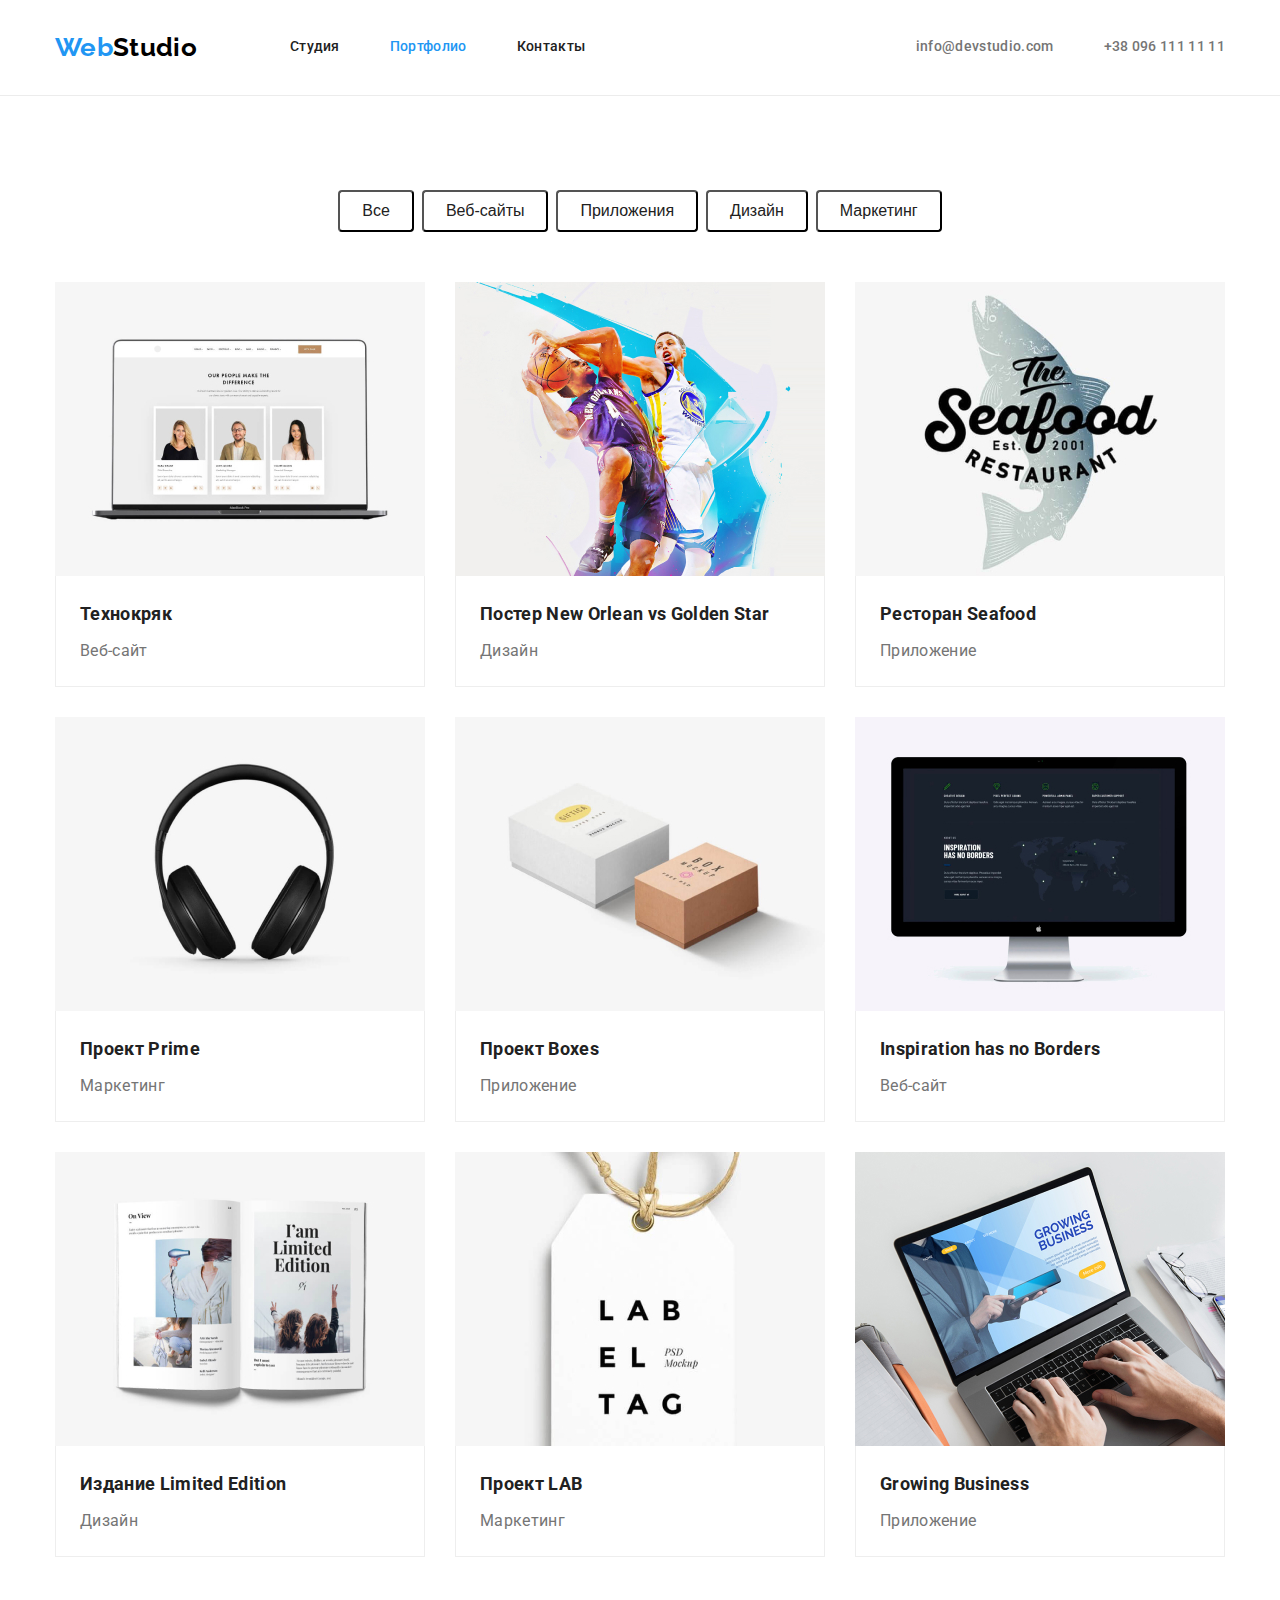
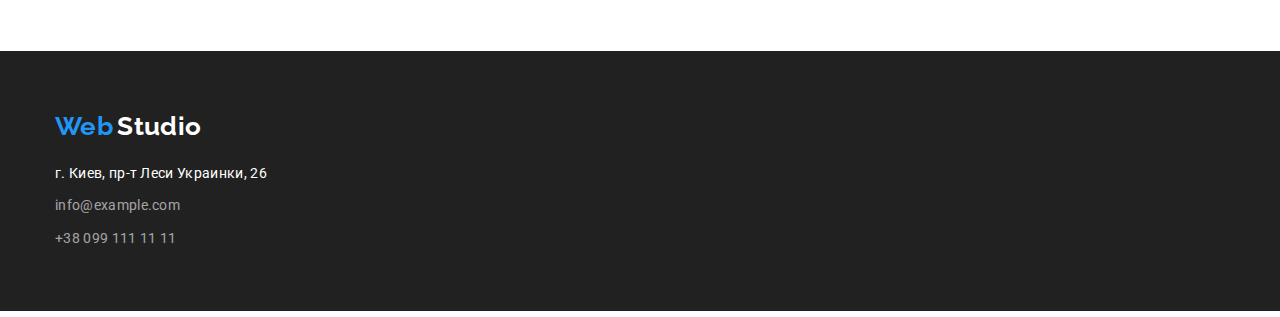
==== commit 210aa848: "финал5" ====
--- a/portfolio.html
+++ b/portfolio.html
@@ -44,7 +44,7 @@
         <div class="container">
             <h1 class="section-title visually-hidden">Наши работы</h1>
 
-            <ul class="filter-nav">
+            <ul class="filter-nav nav">
                 <li class="item"><button type="button" class="nav">Все</button></li>
                 <li class="item"><button type="button" class="nav">Веб-сайты</button></li>
                 <li class="item"><button type="button" class="nav">Приложения</button></li>
--- a/scc/portfolio.css
+++ b/scc/portfolio.css
@@ -14,6 +14,7 @@
 .filter-nav {
   display: flex;
   justify-content: center;
+  padding-bottom: 50px;
 }
 
 .nav {
@@ -29,7 +30,7 @@
   border-radius: 4px;
   padding: 6px 22px;
   min-width: 73px;
-  margin-bottom: 50px;
+  
 
   background-color: var(--background-color);
   color: var(--primary-text-color);
@@ -69,7 +70,9 @@
 }
 
 .section-title {
-  margin-bottom: 4px;
+  margin-top: 0;
+  margin-bottom: 0;
+  padding-bottom: 4px;
 
   color: var(--primary-text-color);
 
@@ -92,9 +95,9 @@
 
 .heading-title {
   padding: 20px 24px;
-  border-right: 1px solid tomato;
-  border-bottom: 1px solid tomato;
-  border-left: 1px solid tomato;
+  border-right: 1px solid #eeeeee;
+  border-bottom: 1px solid #eeeeee;
+  border-left: 1px solid #eeeeee;
 }
 
 .cart-list .style-hover {
